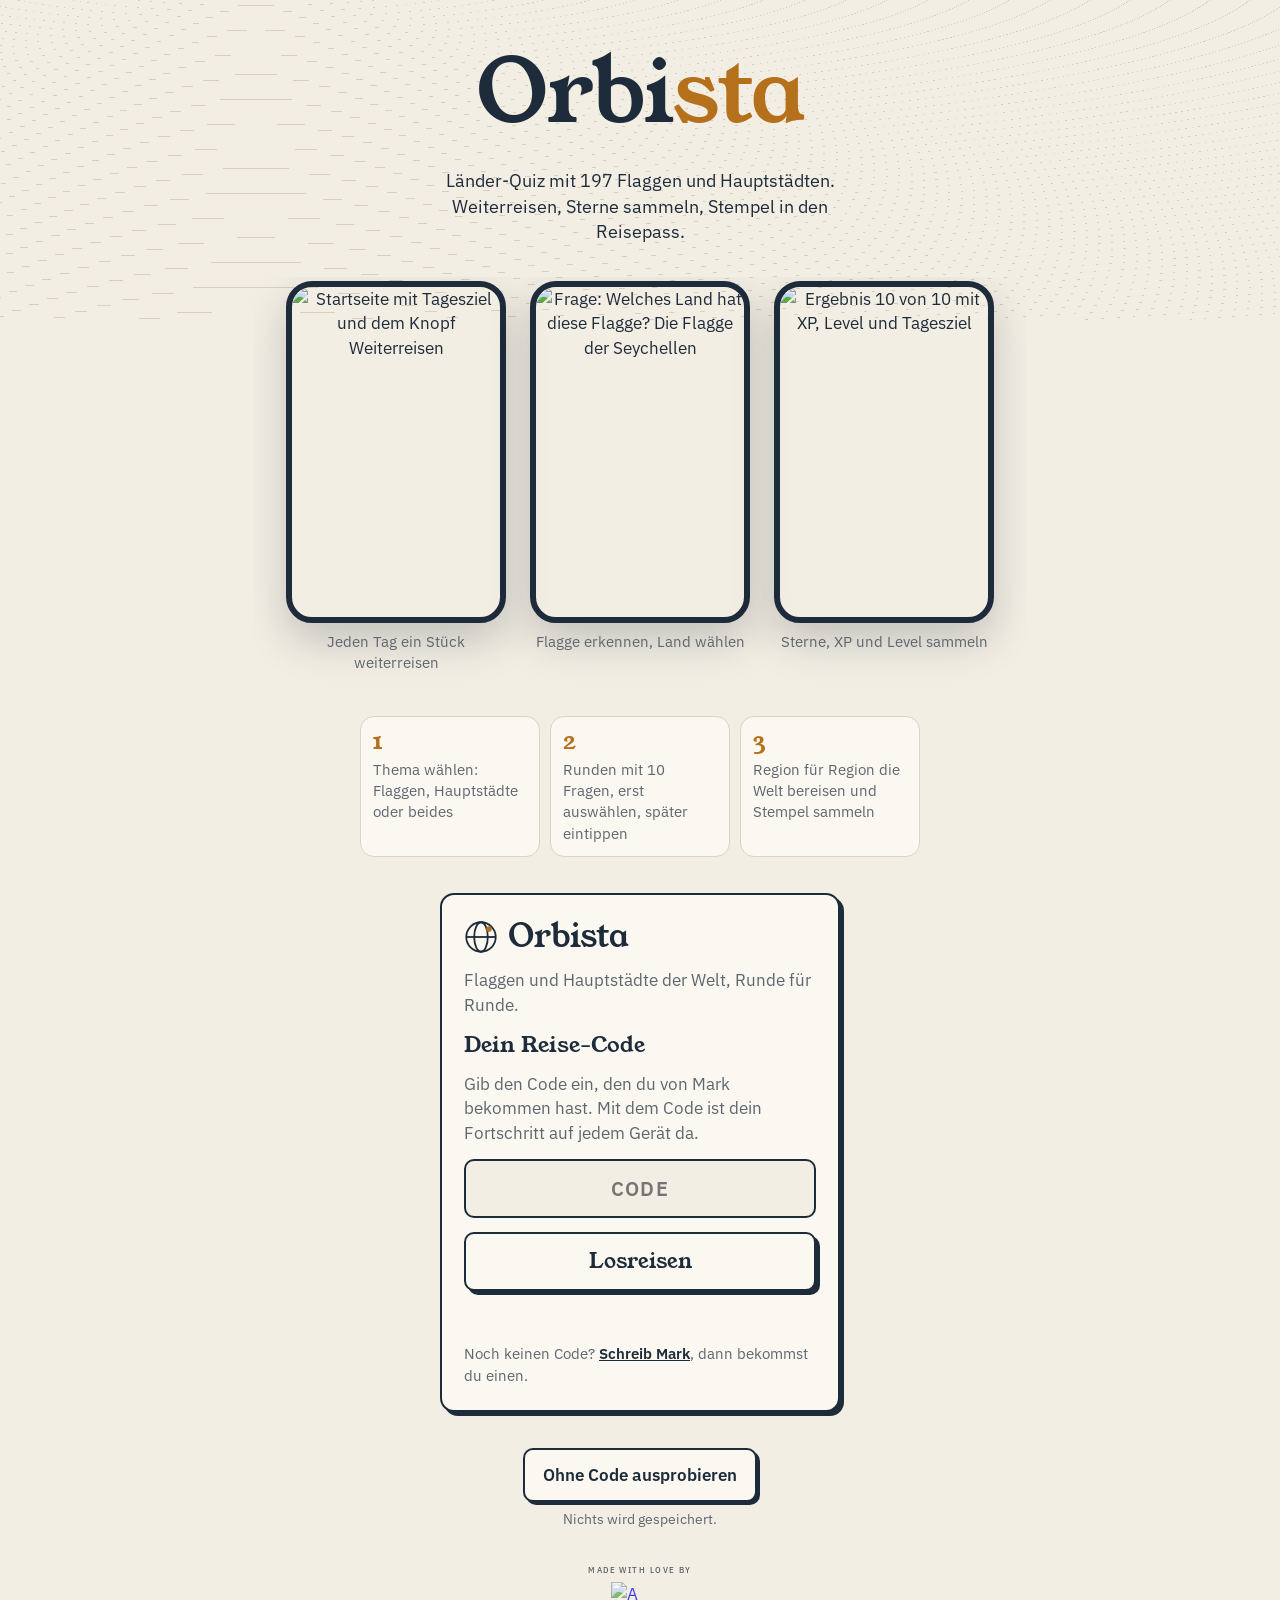
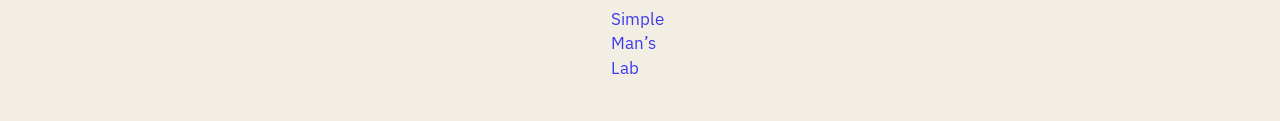
==== web/login.html @ a89f838a "Vorschau: Seychellen statt Albanien, Hinweis zum Deploy aktualisiert Co-Authored-By: Claude Opus 5.5" ====
<!doctype html>
<html lang="de">
<head>
<meta charset="utf-8">
<meta name="viewport" content="width=device-width,initial-scale=1,viewport-fit=cover">
<meta name="robots" content="noindex,nofollow">
<title>Orbista</title>
<link rel="preconnect" href="https://fonts.googleapis.com">
<link rel="preconnect" href="https://fonts.gstatic.com" crossorigin>
<link rel="stylesheet" href="https://fonts.googleapis.com/css2?family=Young+Serif&family=IBM+Plex+Sans:wght@400;500;600;700&display=swap">
<style>
/* Anmeldung im Stil „Atlas“ wie die App */
:root{--bg:#f3eee3;--card:#fbf8f1;--ink:#1d2b3a;--muted:#5e6670;--line:#ddd3c0;--gold:#b5701c;--bad:#b03a2e;--contour:#d9cfbc;--logo-filter:none;
  --f-display:"Young Serif",Georgia,serif;--f-body:"IBM Plex Sans",system-ui,sans-serif}
@media (prefers-color-scheme:dark){:root:not([data-theme="light"]){--bg:#111a24;--card:#18232f;--ink:#ede6d6;--muted:#a2a9b0;--line:#2c3a48;--gold:#e0a458;--bad:#f08a7e;--contour:#1f2b37;--logo-filter:brightness(0) invert(1);color-scheme:dark}}
:root[data-theme="dark"]{--bg:#111a24;--card:#18232f;--ink:#ede6d6;--muted:#a2a9b0;--line:#2c3a48;--gold:#e0a458;--bad:#f08a7e;--contour:#1f2b37;--logo-filter:brightness(0) invert(1);color-scheme:dark}
*{box-sizing:border-box}
[hidden]{display:none!important}
body{margin:0;min-height:100vh;background:var(--bg);color:var(--ink);font:17px/1.45 var(--f-body);display:flex;flex-direction:column;align-items:center;gap:36px;padding:48px 16px 40px;
  background-image:repeating-radial-gradient(ellipse 140% 90% at 20% -10%,transparent 0 38px,var(--contour) 38px 39px);background-size:100% 320px;background-repeat:no-repeat}
.card{width:100%;max-width:400px;background:var(--card);border:2px solid var(--ink);border-radius:14px;box-shadow:4px 4px 0 var(--ink);padding:24px 22px;display:flex;flex-direction:column;gap:14px}
.brand{display:flex;align-items:center;gap:10px}
.globe{width:34px;height:34px;fill:none;stroke:var(--ink);stroke-width:1.6}.globe .dot{fill:var(--gold);stroke:none}
h1{font:400 2rem/1.1 var(--f-display);margin:0}
h2{font:400 1.35rem/1.2 var(--f-display);margin:0}
p{margin:0;color:var(--muted)}
input{width:100%;font:600 1.25rem/1 var(--f-body);letter-spacing:.06em;padding:14px;border-radius:10px;border:2px solid var(--ink);background:var(--bg);color:var(--ink);text-align:center;text-transform:uppercase}
input:focus-visible,button:focus-visible,a:focus-visible{outline:3px solid var(--gold);outline-offset:2px}
button,.ghost{font:inherit;color:var(--ink);cursor:pointer;background:var(--card);border:2px solid var(--ink);border-radius:10px;box-shadow:3px 3px 0 var(--ink);padding:13px 18px;font-weight:600;text-decoration:none;text-align:center}
button:active,.ghost:active{transform:translate(3px,3px);box-shadow:none}
button:disabled{opacity:.5;cursor:wait}
#b{font:400 1.3rem/1.2 var(--f-display);padding:15px 18px;box-shadow:4px 4px 0 var(--ink)}
.who{display:flex;flex-wrap:wrap;gap:10px}
.who button{flex:1 1 auto;letter-spacing:.06em}
.err{color:var(--bad);font-weight:600;min-height:1.4em}
.small{font-size:.92rem}
.small a{color:var(--ink);font-weight:600}
.demo{display:flex;flex-direction:column;align-items:center;gap:8px;text-align:center}
.demo small{color:var(--muted);font-size:.85rem}
.madeby{display:flex;flex-direction:column;align-items:center;gap:8px;opacity:.75;text-decoration:none;margin-top:auto}
.madeby img{width:58px;height:auto;display:block;filter:var(--logo-filter)}
.madeby span{font-size:8px;line-height:1;font-weight:500;letter-spacing:.18em;text-transform:uppercase;color:var(--ink)}
/* Vorschau oben (wie bei NumNum), nur für Gäste ohne Code auf diesem Gerät */
.pv{width:100%;max-width:740px;text-align:center;display:flex;flex-direction:column;gap:32px}
.pv h1{font:400 clamp(52px,14vw,88px)/1 var(--f-display);letter-spacing:-.01em}
.pv h1 span{color:var(--gold)}
.pv .lead{color:var(--ink);font-size:1.1rem;max-width:26em;margin:0 auto}
.shots{display:flex;gap:24px;justify-content:center;overflow-x:auto;scroll-snap-type:x mandatory;padding:4px 16px 10px;margin:0 -16px}
.shots figure{margin:0;flex:0 0 auto;width:220px;scroll-snap-align:center;display:flex;flex-direction:column;gap:8px}
.shots img{width:220px;height:auto;display:block;border-radius:26px;border:6px solid var(--ink);box-shadow:0 18px 40px rgba(29,43,58,.22)}
.shots figcaption{font-size:.92rem;color:var(--muted)}
.steps{list-style:none;margin:0 auto;padding:0;max-width:560px;width:100%;display:grid;grid-template-columns:repeat(3,1fr);gap:10px;text-align:left}
.steps li{background:var(--card);border:1px solid var(--line);border-radius:14px;padding:12px;font-size:.92rem;color:var(--muted)}
.steps b{display:block;color:var(--gold);font:400 1.5rem/1 var(--f-display);margin-bottom:6px}
@media (max-width:520px){.steps{grid-template-columns:1fr}.shots{justify-content:flex-start}.shots img,.shots figure{width:200px}}
</style>
</head>
<body>
<section class="pv" id="pv" aria-label="Vorschau" hidden>
  <h1>Orbi<span>sta</span></h1>
  <p class="lead">Länder-Quiz mit 197 Flaggen und Hauptstädten. Weiterreisen, Sterne sammeln, Stempel in den Reisepass.</p>
  <div class="shots">
    <figure><img src="vorschau-1.jpg" alt="Startseite mit Tagesziel und dem Knopf Weiterreisen" width="390" height="620"><figcaption>Jeden Tag ein Stück weiterreisen</figcaption></figure>
    <figure><img src="vorschau-2.jpg" alt="Frage: Welches Land hat diese Flagge? Die Flagge der Seychellen" width="390" height="620" loading="lazy"><figcaption>Flagge erkennen, Land wählen</figcaption></figure>
    <figure><img src="vorschau-3.jpg" alt="Ergebnis 10 von 10 mit XP, Level und Tagesziel" width="390" height="620" loading="lazy"><figcaption>Sterne, XP und Level sammeln</figcaption></figure>
  </div>
  <ol class="steps">
    <li><b>1</b>Thema wählen: Flaggen, Hauptstädte oder beides</li>
    <li><b>2</b>Runden mit 10 Fragen, erst auswählen, später eintippen</li>
    <li><b>3</b>Region für Region die Welt bereisen und Stempel sammeln</li>
  </ol>
</section>
<form class="card" id="f" hidden>
  <div class="brand"><svg class="globe" viewBox="0 0 30 30" aria-hidden="true"><circle cx="15" cy="15" r="13"/><ellipse cx="15" cy="15" rx="6" ry="13"/><path d="M2 15h26"/><circle class="dot" cx="22" cy="8" r="2.5"/></svg><h1>Orbista</h1></div>
  <p>Flaggen und Hauptstädte der Welt, Runde für Runde.</p>
  <h2 id="fh">Dein Reise-Code</h2>
  <p id="fp">Gib den Code ein, den du von Mark bekommen hast. Mit dem Code ist dein Fortschritt auf jedem Gerät da.</p>
  <div class="who" id="k" hidden></div>
  <input id="c" autocomplete="off" autocapitalize="characters" spellcheck="false" aria-label="Reise-Code" placeholder="CODE">
  <button id="b">Losreisen</button>
  <div class="err" id="e" role="alert"></div>
  <p class="small">Noch keinen Code? <a href="mailto:hello@asimplemanslab.com?subject=Reise-Code%20f%C3%BCr%20Orbista">Schreib Mark</a>, dann bekommst du einen.</p>
</form>
<div class="demo" id="d" hidden><a class="ghost" href="?demo">Ohne Code ausprobieren</a><small>Nichts wird gespeichert.</small></div>
<a class="madeby" id="mb" href="/" hidden><span>Made with love by</span><img src="/logo.png" alt="A Simple Man’s Lab" width="320" height="354"></a>
<div class="card" id="w"><h1>Orbista</h1><p>Lädt …</p></div>
<script>
(function(){
  // Anmeldung mit Reise-Code wie bei NumNum: der Cloudflare-Worker prüft den Code und hält den Spielstand pro Code.
  // Die App speichert in drei Schlüsseln; mit Code liegen sie unter „Schlüssel@CODE“ und werden zusammen hochgeladen.
  var WORKER="__WORKER__",APP="app.html",STORE='orbista-code',LIST='orbista-codes',TAKEN='orbista-alt-uebernommen',
      KEYS=['orbista.profile','orbista.mastery','orbista.capitals'],OLD='flaggo.mastery';
  var f=document.getElementById('f'),c=document.getElementById('c'),b=document.getElementById('b'),e=document.getElementById('e'),w=document.getElementById('w'),k=document.getElementById('k');
  function norm(x){return String(x||'').toUpperCase().replace(/[^A-Z0-9-]/g,'');}
  function ls(k,v){try{if(v===undefined)return localStorage.getItem(k);if(v===null)localStorage.removeItem(k);else localStorage.setItem(k,v);}catch(_){return null;}}
  // Alle Codes, die auf diesem Gerät schon gespielt haben (z. B. zwei Leute auf einem iPad), zuletzt genutzter zuerst.
  function known(){var a;try{a=JSON.parse(ls(LIST)||'[]');}catch(_){a=[];}if(!Array.isArray(a))a=[];a=a.map(norm).filter(function(x){return x.length>=4;});var s=norm(ls(STORE));if(s&&a.indexOf(s)<0)a.unshift(s);return a;}
  function remember(code){ls(LIST,JSON.stringify([code].concat(known().filter(function(x){return x!==code;})).slice(0,6)));}
  function forget(code){ls(LIST,JSON.stringify(known().filter(function(x){return x!==code;})));}
  function pick(){
    var a=known();k.textContent='';k.hidden=!a.length;
    document.getElementById('fh').textContent=a.length?'Wer reist?':'Dein Reise-Code';
    document.getElementById('fp').textContent=a.length?'Tippe auf deinen Code oder gib unten einen neuen ein.':'Gib den Code ein, den du von Mark bekommen hast. Mit dem Code ist dein Fortschritt auf jedem Gerät da.';
    a.forEach(function(code){var x=document.createElement('button');x.type='button';x.textContent=code;
      x.addEventListener('click',function(){k.querySelectorAll('button').forEach(function(y){y.disabled=true;});b.disabled=true;e.textContent='';start(code,true).catch(fail);});
      k.appendChild(x);});
    return a.length;
  }
  function ask(msg){var n=pick();w.hidden=true;f.hidden=false;document.getElementById('d').hidden=!!n;document.getElementById('pv').hidden=!!n; // wer hier schon gespielt hat, braucht die Vorschau nicht
    document.getElementById('mb').hidden=false;e.textContent=msg||'';b.disabled=false;if(msg&&!k.childNodes.length)c.focus();}
  function fail(err){var m={code:'Diesen Reise-Code gibt es nicht.',net:'Keine Verbindung. Bitte später nochmal versuchen.'};ask(m[err&&err.message]||'Das hat nicht geklappt. Bitte nochmal versuchen.');}
  function remote(code){
    return fetch(WORKER+'/stand/'+encodeURIComponent(code),{cache:'no-store'}).then(function(r){
      if(r.status===403)throw new Error('code');
      if(r.status===404)return null;
      if(!r.ok)throw new Error('net');
      return r.json();
    },function(){throw new Error('net');});
  }
  function launch(code,rem){
    var TK='orbista-ts@'+code,lts=+ls(TK)||0,rts=rem&&+rem.ts||0,mine=function(k){return k+'@'+code;};
    var has=function(){return KEYS.some(function(x){return ls(mine(x));});};
    if(rem&&rem.state&&rts>lts){KEYS.forEach(function(x){var v=rem.state[x];ls(mine(x),v?JSON.stringify(v):null);});ls(TK,String(rts));lts=rts;}
    else if(!rem&&!has()&&!ls(TAKEN)&&(ls(KEYS[0])||ls(KEYS[1])||ls(OLD))){ // bisherigen Stand dieses Geräts einmal übernehmen
      KEYS.forEach(function(x){var v=ls(x)||(x===KEYS[1]?ls(OLD):null);if(v)ls(mine(x),v);});ls(TAKEN,code);lts=Date.now();ls(TK,String(lts));}
    ls(STORE,code);remember(code);
    return fetch(APP).then(function(r){if(!r.ok)throw new Error('net');return r.text();},function(){throw new Error('net');}).then(function(html){
      var cfg=JSON.stringify({w:WORKER,c:code,keys:KEYS,old:OLD,tk:TK,push:lts>rts&&has()});
      // Hochladen beim Verlassen der App und sonst höchstens alle 5 min. Lokal speichert die App weiter nach jeder Antwort.
      // So bleibt Orbista weit unter dem täglichen Schreiblimit von Workers KV.
      var shim='<script>(function(C){var S=Storage.prototype,g=S.getItem,st=S.setItem,rm=S.removeItem,t=null,mt=null,busy=false,again=false,L=window.localStorage;'+
        'function map(s,k){return s===L&&(C.keys.indexOf(k)>=0||k===C.old)?k+"@"+C.c:k;}'+
        'function all(){var o={},n=0;C.keys.forEach(function(k){var v=g.call(L,k+"@"+C.c);if(v){try{o[k]=JSON.parse(v);n++;}catch(_){}}});return o["orbista.profile"]?o:null;}'+
        'var last=C.push?null:JSON.stringify(all());'+
        'function stop(){clearTimeout(t);clearTimeout(mt);t=mt=null;}'+
        'function push(leaving){stop();var o=all(),v=JSON.stringify(o);if(!o||v===last)return;if(busy){again=true;return;}var b=JSON.stringify({state:o,ts:+g.call(L,C.tk)||Date.now()});busy=true;'+
          'fetch(C.w+"/stand/"+encodeURIComponent(C.c),{method:"PUT",headers:{"Content-Type":"application/json"},body:b,keepalive:!!leaving&&b.length<60000}).then(function(r){if(!r.ok&&r.status!==409)throw 0;last=v;},function(){throw 0;})'+
          '.catch(function(){if(!t)t=setTimeout(push,60000);}).then(function(){busy=false;if(again){again=false;later();}});}'+
        'function later(){if(!mt)mt=setTimeout(push,300000);}'+
        'S.getItem=function(k){return g.call(this,map(this,k));};'+
        'S.removeItem=function(k){return rm.call(this,map(this,k));};'+
        'S.setItem=function(k,v){var m=map(this,k);st.call(this,m,v);if(m!==k){st.call(this,C.tk,String(Date.now()));later();}};'+
        'function pending(){return t||mt||JSON.stringify(all())!==last;}'+
        'addEventListener("pagehide",function(){if(pending())push(true);});'+
        'document.addEventListener("visibilitychange",function(){if(document.hidden&&pending())push(true);});'+
        'addEventListener("online",function(){if(pending())push();});'+
        'if(C.push)push();})('+cfg+');<\/script>';
      html=html.replace('<head>','<head>\n'+shim);
      document.open();document.write(html);document.close();
    });
  }
  function start(code,saved){
    return remote(code).then(function(rem){return launch(code,rem);},function(err){
      if(saved&&err.message==='net'&&ls('orbista.profile@'+code))return launch(code,null); // offline weiterspielen, Abgleich beim nächsten Speichern
      if(saved&&err.message==='code'){ls(STORE,null);forget(code);throw new Error('code');}
      throw err;
    });
  }
  f.addEventListener('submit',function(ev){
    ev.preventDefault();
    var code=norm(c.value);
    if(code.length<4){ask('Bitte den Reise-Code eingeben.');return;}
    b.disabled=true;e.textContent='';
    start(code,false).catch(fail);
  });
  // Demo: die App ohne Code. Speicher nur im Arbeitsspeicher, kein Abgleich mit dem Worker.
  function demo(){
    var shim='<script>(function(){var m=Object.create(null),S=Storage.prototype,g=S.getItem,st=S.setItem,rm=S.removeItem,cl=S.clear,L;try{L=window.localStorage;}catch(_){}'+
      'function d(s){return s===L;}'+
      'S.getItem=function(k){return d(this)?(k in m?m[k]:null):g.call(this,k);};'+
      'S.setItem=function(k,v){if(d(this))m[k]=String(v);else st.call(this,k,v);};'+
      'S.removeItem=function(k){if(d(this))delete m[k];else rm.call(this,k);};'+
      'S.clear=function(){if(d(this))m=Object.create(null);else cl.call(this);};'+
      'document.addEventListener("DOMContentLoaded",function(){var a=document.createElement("div");a.id="demoHint";a.textContent="Demo: Nichts wird gespeichert";'+
      'a.style.cssText="position:fixed;z-index:2147483647;left:50%;transform:translateX(-50%);top:calc(12px + env(safe-area-inset-top));padding:9px 16px;border-radius:999px;background:rgba(29,43,58,.88);color:#fff;font:600 14px/1 system-ui,sans-serif;white-space:nowrap;pointer-events:none;transition:opacity .6s";'+
      'document.body.appendChild(a);setTimeout(function(){a.style.opacity="0";setTimeout(function(){a.remove();},700);},4000);});})();<\/script>';
    return fetch(APP).then(function(r){if(!r.ok)throw new Error('net');return r.text();}).then(function(html){
      html=html.replace('<head>','<head>\n'+shim);
      document.open();document.write(html);document.close();
    });
  }
  var q=new URLSearchParams(location.search),fromUrl=norm(q.get('code'));
  if(q.has('demo')){demo().catch(function(){ask('Die Demo konnte nicht geladen werden.');});return;}
  if(q.has('wechseln'))ls(STORE,null);
  if(q.has('wechseln')||fromUrl)history.replaceState(null,'',location.pathname);
  var saved=fromUrl||norm(ls(STORE));
  if(saved&&(fromUrl||known().length<2))start(saved,!fromUrl).catch(function(err){c.value=saved;fail(err);});
  else ask();
})();
</script>
</body>
</html>
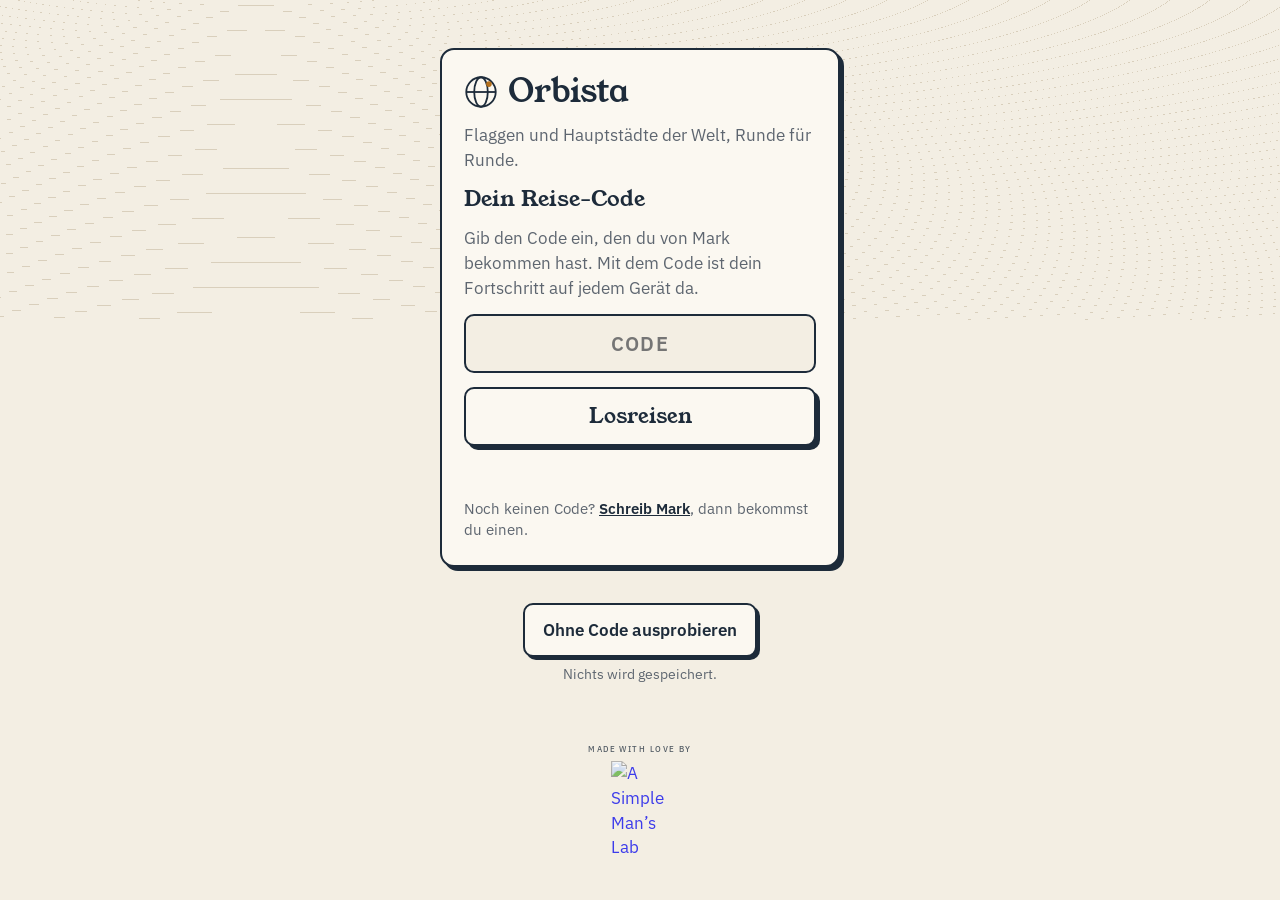
==== commit 7bf17a2c: "Landkarte: Länder auf der Karte antippen, markiertes Land benennen oder tippen Eigene Karte orbista." ====
--- a/web/login.html
+++ b/web/login.html
@@ -40,36 +40,9 @@
 .madeby{display:flex;flex-direction:column;align-items:center;gap:8px;opacity:.75;text-decoration:none;margin-top:auto}
 .madeby img{width:58px;height:auto;display:block;filter:var(--logo-filter)}
 .madeby span{font-size:8px;line-height:1;font-weight:500;letter-spacing:.18em;text-transform:uppercase;color:var(--ink)}
-/* Vorschau oben (wie bei NumNum), nur für Gäste ohne Code auf diesem Gerät */
-.pv{width:100%;max-width:740px;text-align:center;display:flex;flex-direction:column;gap:32px}
-.pv h1{font:400 clamp(52px,14vw,88px)/1 var(--f-display);letter-spacing:-.01em}
-.pv h1 span{color:var(--gold)}
-.pv .lead{color:var(--ink);font-size:1.1rem;max-width:26em;margin:0 auto}
-.shots{display:flex;gap:24px;justify-content:center;overflow-x:auto;scroll-snap-type:x mandatory;padding:4px 16px 10px;margin:0 -16px}
-.shots figure{margin:0;flex:0 0 auto;width:220px;scroll-snap-align:center;display:flex;flex-direction:column;gap:8px}
-.shots img{width:220px;height:auto;display:block;border-radius:26px;border:6px solid var(--ink);box-shadow:0 18px 40px rgba(29,43,58,.22)}
-.shots figcaption{font-size:.92rem;color:var(--muted)}
-.steps{list-style:none;margin:0 auto;padding:0;max-width:560px;width:100%;display:grid;grid-template-columns:repeat(3,1fr);gap:10px;text-align:left}
-.steps li{background:var(--card);border:1px solid var(--line);border-radius:14px;padding:12px;font-size:.92rem;color:var(--muted)}
-.steps b{display:block;color:var(--gold);font:400 1.5rem/1 var(--f-display);margin-bottom:6px}
-@media (max-width:520px){.steps{grid-template-columns:1fr}.shots{justify-content:flex-start}.shots img,.shots figure{width:200px}}
 </style>
 </head>
 <body>
-<section class="pv" id="pv" aria-label="Vorschau" hidden>
-  <h1>Orbi<span>sta</span></h1>
-  <p class="lead">Länder-Quiz mit 197 Flaggen und Hauptstädten. Weiterreisen, Sterne sammeln, Stempel in den Reisepass.</p>
-  <div class="shots">
-    <figure><img src="vorschau-1.jpg" alt="Startseite mit Tagesziel und dem Knopf Weiterreisen" width="390" height="620"><figcaption>Jeden Tag ein Stück weiterreisen</figcaption></figure>
-    <figure><img src="vorschau-2.jpg" alt="Frage: Welches Land hat diese Flagge? Die Flagge der Seychellen" width="390" height="620" loading="lazy"><figcaption>Flagge erkennen, Land wählen</figcaption></figure>
-    <figure><img src="vorschau-3.jpg" alt="Ergebnis 10 von 10 mit XP, Level und Tagesziel" width="390" height="620" loading="lazy"><figcaption>Sterne, XP und Level sammeln</figcaption></figure>
-  </div>
-  <ol class="steps">
-    <li><b>1</b>Thema wählen: Flaggen, Hauptstädte oder beides</li>
-    <li><b>2</b>Runden mit 10 Fragen, erst auswählen, später eintippen</li>
-    <li><b>3</b>Region für Region die Welt bereisen und Stempel sammeln</li>
-  </ol>
-</section>
 <form class="card" id="f" hidden>
   <div class="brand"><svg class="globe" viewBox="0 0 30 30" aria-hidden="true"><circle cx="15" cy="15" r="13"/><ellipse cx="15" cy="15" rx="6" ry="13"/><path d="M2 15h26"/><circle class="dot" cx="22" cy="8" r="2.5"/></svg><h1>Orbista</h1></div>
   <p>Flaggen und Hauptstädte der Welt, Runde für Runde.</p>
@@ -87,9 +60,9 @@
 <script>
 (function(){
   // Anmeldung mit Reise-Code wie bei NumNum: der Cloudflare-Worker prüft den Code und hält den Spielstand pro Code.
-  // Die App speichert in drei Schlüsseln; mit Code liegen sie unter „Schlüssel@CODE“ und werden zusammen hochgeladen.
+  // Die App speichert in vier Schlüsseln; mit Code liegen sie unter „Schlüssel@CODE“ und werden zusammen hochgeladen.
   var WORKER="__WORKER__",APP="app.html",STORE='orbista-code',LIST='orbista-codes',TAKEN='orbista-alt-uebernommen',
-      KEYS=['orbista.profile','orbista.mastery','orbista.capitals'],OLD='flaggo.mastery';
+      KEYS=['orbista.profile','orbista.mastery','orbista.capitals','orbista.map'],OLD='flaggo.mastery';
   var f=document.getElementById('f'),c=document.getElementById('c'),b=document.getElementById('b'),e=document.getElementById('e'),w=document.getElementById('w'),k=document.getElementById('k');
   function norm(x){return String(x||'').toUpperCase().replace(/[^A-Z0-9-]/g,'');}
   function ls(k,v){try{if(v===undefined)return localStorage.getItem(k);if(v===null)localStorage.removeItem(k);else localStorage.setItem(k,v);}catch(_){return null;}}
@@ -106,7 +79,7 @@
       k.appendChild(x);});
     return a.length;
   }
-  function ask(msg){var n=pick();w.hidden=true;f.hidden=false;document.getElementById('d').hidden=!!n;document.getElementById('pv').hidden=!!n; // wer hier schon gespielt hat, braucht die Vorschau nicht
+  function ask(msg){var n=pick();w.hidden=true;f.hidden=false;document.getElementById('d').hidden=!!n;
     document.getElementById('mb').hidden=false;e.textContent=msg||'';b.disabled=false;if(msg&&!k.childNodes.length)c.focus();}
   function fail(err){var m={code:'Diesen Reise-Code gibt es nicht.',net:'Keine Verbindung. Bitte später nochmal versuchen.'};ask(m[err&&err.message]||'Das hat nicht geklappt. Bitte nochmal versuchen.');}
   function remote(code){
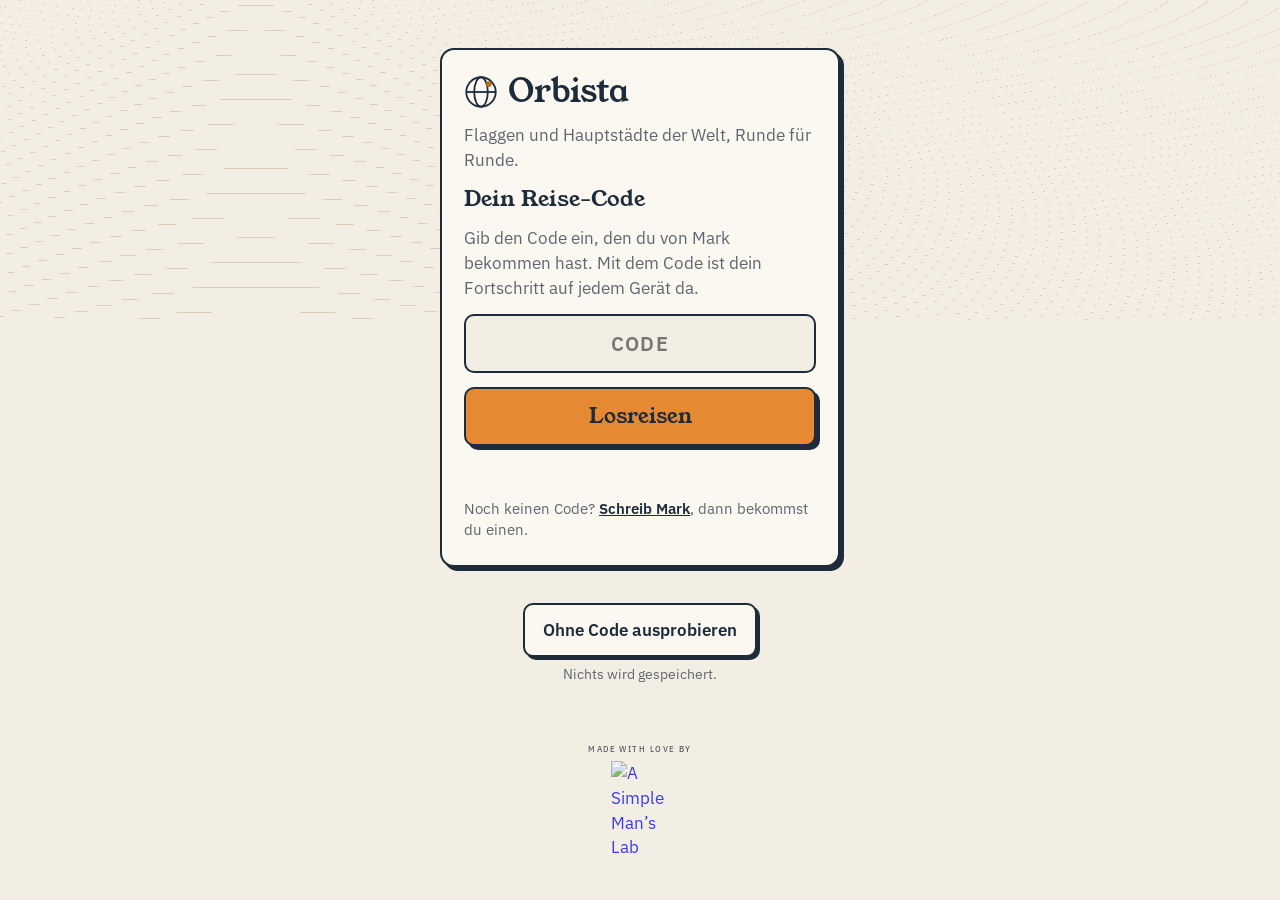
==== commit cecd68df: "Hell als Standard mit Umschalter Hell/Dunkel, wichtige Knöpfe in Orange Co-Authored-By: Claude Opus " ====
--- a/web/login.html
+++ b/web/login.html
@@ -10,10 +10,9 @@
 <link rel="stylesheet" href="https://fonts.googleapis.com/css2?family=Young+Serif&family=IBM+Plex+Sans:wght@400;500;600;700&display=swap">
 <style>
 /* Anmeldung im Stil „Atlas“ wie die App */
-:root{--bg:#f3eee3;--card:#fbf8f1;--ink:#1d2b3a;--muted:#5e6670;--line:#ddd3c0;--gold:#b5701c;--bad:#b03a2e;--contour:#d9cfbc;--logo-filter:none;
+:root{--bg:#f3eee3;--card:#fbf8f1;--ink:#1d2b3a;--muted:#5e6670;--line:#ddd3c0;--gold:#b5701c;--bad:#b03a2e;--contour:#d9cfbc;--logo-filter:none;--cta:#e58a33;--cta-ink:#1d2b3a;color-scheme:light;
   --f-display:"Young Serif",Georgia,serif;--f-body:"IBM Plex Sans",system-ui,sans-serif}
-@media (prefers-color-scheme:dark){:root:not([data-theme="light"]){--bg:#111a24;--card:#18232f;--ink:#ede6d6;--muted:#a2a9b0;--line:#2c3a48;--gold:#e0a458;--bad:#f08a7e;--contour:#1f2b37;--logo-filter:brightness(0) invert(1);color-scheme:dark}}
-:root[data-theme="dark"]{--bg:#111a24;--card:#18232f;--ink:#ede6d6;--muted:#a2a9b0;--line:#2c3a48;--gold:#e0a458;--bad:#f08a7e;--contour:#1f2b37;--logo-filter:brightness(0) invert(1);color-scheme:dark}
+:root[data-theme="dark"]{--bg:#111a24;--card:#18232f;--ink:#ede6d6;--muted:#a2a9b0;--line:#2c3a48;--gold:#e0a458;--bad:#f08a7e;--contour:#1f2b37;--logo-filter:brightness(0) invert(1);--cta:#e89a4c;--cta-ink:#111a24;color-scheme:dark}
 *{box-sizing:border-box}
 [hidden]{display:none!important}
 body{margin:0;min-height:100vh;background:var(--bg);color:var(--ink);font:17px/1.45 var(--f-body);display:flex;flex-direction:column;align-items:center;gap:36px;padding:48px 16px 40px;
@@ -29,7 +28,7 @@
 button,.ghost{font:inherit;color:var(--ink);cursor:pointer;background:var(--card);border:2px solid var(--ink);border-radius:10px;box-shadow:3px 3px 0 var(--ink);padding:13px 18px;font-weight:600;text-decoration:none;text-align:center}
 button:active,.ghost:active{transform:translate(3px,3px);box-shadow:none}
 button:disabled{opacity:.5;cursor:wait}
-#b{font:400 1.3rem/1.2 var(--f-display);padding:15px 18px;box-shadow:4px 4px 0 var(--ink)}
+#b{background:var(--cta);color:var(--cta-ink);font:400 1.3rem/1.2 var(--f-display);padding:15px 18px;box-shadow:4px 4px 0 var(--ink)}
 .who{display:flex;flex-wrap:wrap;gap:10px}
 .who button{flex:1 1 auto;letter-spacing:.06em}
 .err{color:var(--bad);font-weight:600;min-height:1.4em}
@@ -41,6 +40,7 @@
 .madeby img{width:58px;height:auto;display:block;filter:var(--logo-filter)}
 .madeby span{font-size:8px;line-height:1;font-weight:500;letter-spacing:.18em;text-transform:uppercase;color:var(--ink)}
 </style>
+<script>try{if(localStorage.getItem("orbista.theme")==="dark")document.documentElement.dataset.theme="dark"}catch(e){}</script>
 </head>
 <body>
 <form class="card" id="f" hidden>
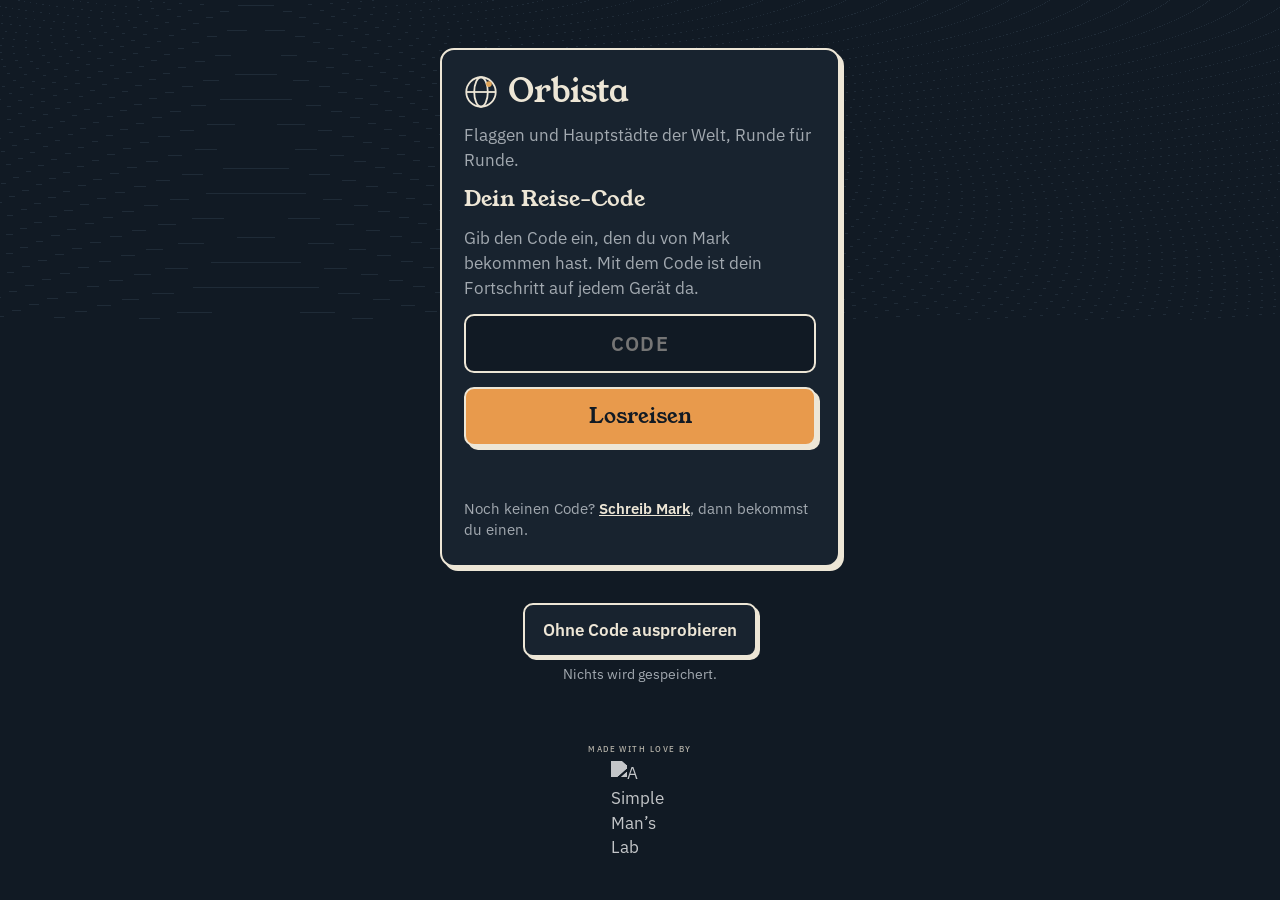
==== commit 0133c5fb: "Dunkel als Standard, Hell über den Umschalter Co-Authored-By: Claude Opus 5.5 (1M context) <noreply@" ====
--- a/web/login.html
+++ b/web/login.html
@@ -40,7 +40,7 @@
 .madeby img{width:58px;height:auto;display:block;filter:var(--logo-filter)}
 .madeby span{font-size:8px;line-height:1;font-weight:500;letter-spacing:.18em;text-transform:uppercase;color:var(--ink)}
 </style>
-<script>try{if(localStorage.getItem("orbista.theme")==="dark")document.documentElement.dataset.theme="dark"}catch(e){}</script>
+<script>try{document.documentElement.dataset.theme=localStorage.getItem("orbista.theme")==="light"?"light":"dark"}catch(e){document.documentElement.dataset.theme="dark"}</script>
 </head>
 <body>
 <form class="card" id="f" hidden>
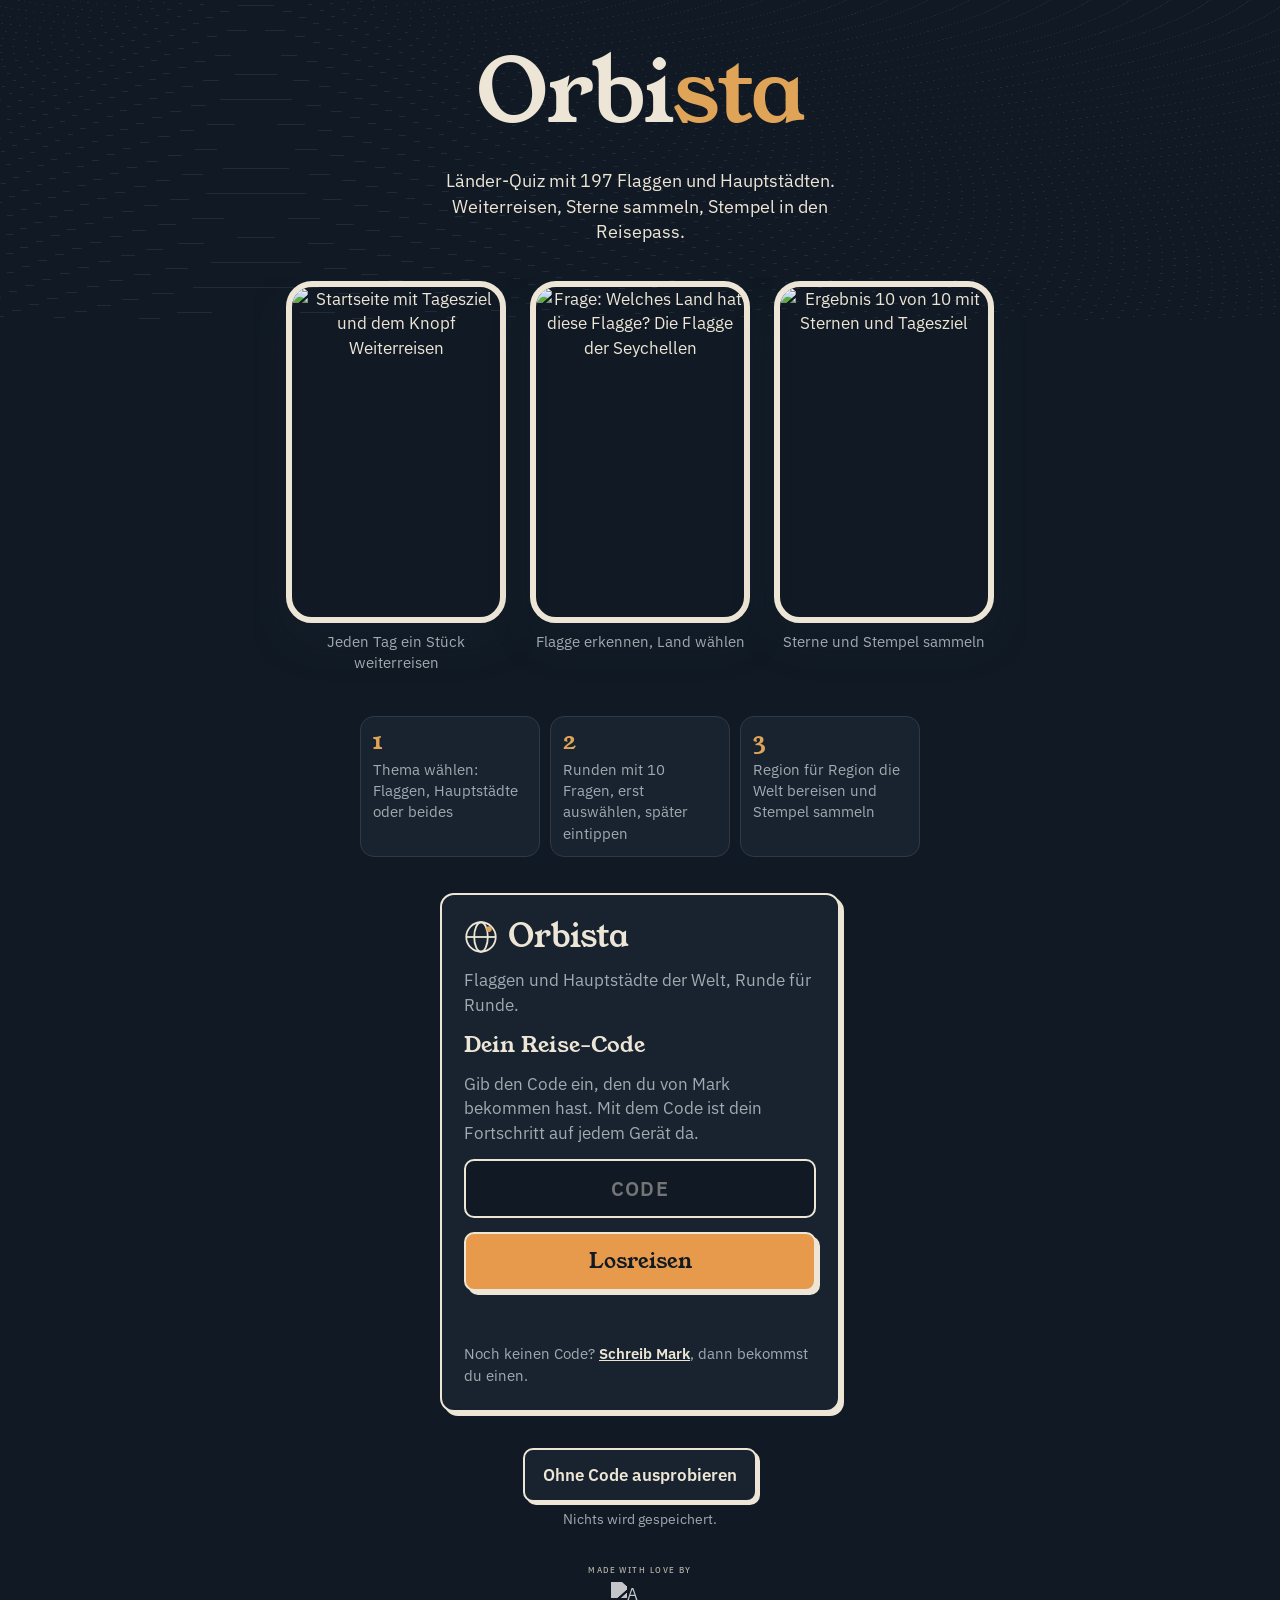
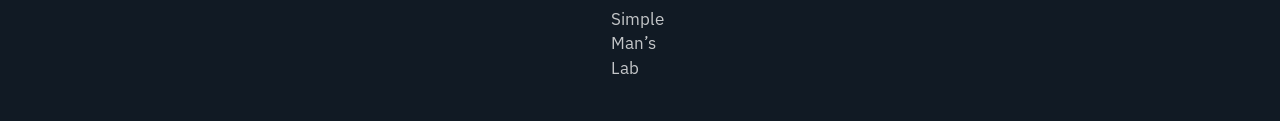
==== commit 8ee71ced: "main in vorschau gemergt; Vorschau-Texte ohne XP und Level, Kachel-Knopf führt zu orbista/ Co-Author" ====
--- a/web/login.html
+++ b/web/login.html
@@ -39,10 +39,37 @@
 .madeby{display:flex;flex-direction:column;align-items:center;gap:8px;opacity:.75;text-decoration:none;margin-top:auto}
 .madeby img{width:58px;height:auto;display:block;filter:var(--logo-filter)}
 .madeby span{font-size:8px;line-height:1;font-weight:500;letter-spacing:.18em;text-transform:uppercase;color:var(--ink)}
+/* Vorschau oben (wie bei NumNum), nur für Gäste ohne Code auf diesem Gerät */
+.pv{width:100%;max-width:740px;text-align:center;display:flex;flex-direction:column;gap:32px}
+.pv h1{font:400 clamp(52px,14vw,88px)/1 var(--f-display);letter-spacing:-.01em}
+.pv h1 span{color:var(--gold)}
+.pv .lead{color:var(--ink);font-size:1.1rem;max-width:26em;margin:0 auto}
+.shots{display:flex;gap:24px;justify-content:center;overflow-x:auto;scroll-snap-type:x mandatory;padding:4px 16px 10px;margin:0 -16px}
+.shots figure{margin:0;flex:0 0 auto;width:220px;scroll-snap-align:center;display:flex;flex-direction:column;gap:8px}
+.shots img{width:220px;height:auto;display:block;border-radius:26px;border:6px solid var(--ink);box-shadow:0 18px 40px rgba(29,43,58,.22)}
+.shots figcaption{font-size:.92rem;color:var(--muted)}
+.steps{list-style:none;margin:0 auto;padding:0;max-width:560px;width:100%;display:grid;grid-template-columns:repeat(3,1fr);gap:10px;text-align:left}
+.steps li{background:var(--card);border:1px solid var(--line);border-radius:14px;padding:12px;font-size:.92rem;color:var(--muted)}
+.steps b{display:block;color:var(--gold);font:400 1.5rem/1 var(--f-display);margin-bottom:6px}
+@media (max-width:520px){.steps{grid-template-columns:1fr}.shots{justify-content:flex-start}.shots img,.shots figure{width:200px}}
 </style>
 <script>try{document.documentElement.dataset.theme=localStorage.getItem("orbista.theme")==="light"?"light":"dark"}catch(e){document.documentElement.dataset.theme="dark"}</script>
 </head>
 <body>
+<section class="pv" id="pv" aria-label="Vorschau" hidden>
+  <h1>Orbi<span>sta</span></h1>
+  <p class="lead">Länder-Quiz mit 197 Flaggen und Hauptstädten. Weiterreisen, Sterne sammeln, Stempel in den Reisepass.</p>
+  <div class="shots">
+    <figure><img src="vorschau-1.jpg" alt="Startseite mit Tagesziel und dem Knopf Weiterreisen" width="390" height="620"><figcaption>Jeden Tag ein Stück weiterreisen</figcaption></figure>
+    <figure><img src="vorschau-2.jpg" alt="Frage: Welches Land hat diese Flagge? Die Flagge der Seychellen" width="390" height="620" loading="lazy"><figcaption>Flagge erkennen, Land wählen</figcaption></figure>
+    <figure><img src="vorschau-3.jpg" alt="Ergebnis 10 von 10 mit Sternen und Tagesziel" width="390" height="620" loading="lazy"><figcaption>Sterne und Stempel sammeln</figcaption></figure>
+  </div>
+  <ol class="steps">
+    <li><b>1</b>Thema wählen: Flaggen, Hauptstädte oder beides</li>
+    <li><b>2</b>Runden mit 10 Fragen, erst auswählen, später eintippen</li>
+    <li><b>3</b>Region für Region die Welt bereisen und Stempel sammeln</li>
+  </ol>
+</section>
 <form class="card" id="f" hidden>
   <div class="brand"><svg class="globe" viewBox="0 0 30 30" aria-hidden="true"><circle cx="15" cy="15" r="13"/><ellipse cx="15" cy="15" rx="6" ry="13"/><path d="M2 15h26"/><circle class="dot" cx="22" cy="8" r="2.5"/></svg><h1>Orbista</h1></div>
   <p>Flaggen und Hauptstädte der Welt, Runde für Runde.</p>
@@ -79,7 +106,7 @@
       k.appendChild(x);});
     return a.length;
   }
-  function ask(msg){var n=pick();w.hidden=true;f.hidden=false;document.getElementById('d').hidden=!!n;
+  function ask(msg){var n=pick();w.hidden=true;f.hidden=false;document.getElementById('d').hidden=!!n;document.getElementById('pv').hidden=!!n; // wer hier schon gespielt hat, braucht die Vorschau nicht
     document.getElementById('mb').hidden=false;e.textContent=msg||'';b.disabled=false;if(msg&&!k.childNodes.length)c.focus();}
   function fail(err){var m={code:'Diesen Reise-Code gibt es nicht.',net:'Keine Verbindung. Bitte später nochmal versuchen.'};ask(m[err&&err.message]||'Das hat nicht geklappt. Bitte nochmal versuchen.');}
   function remote(code){
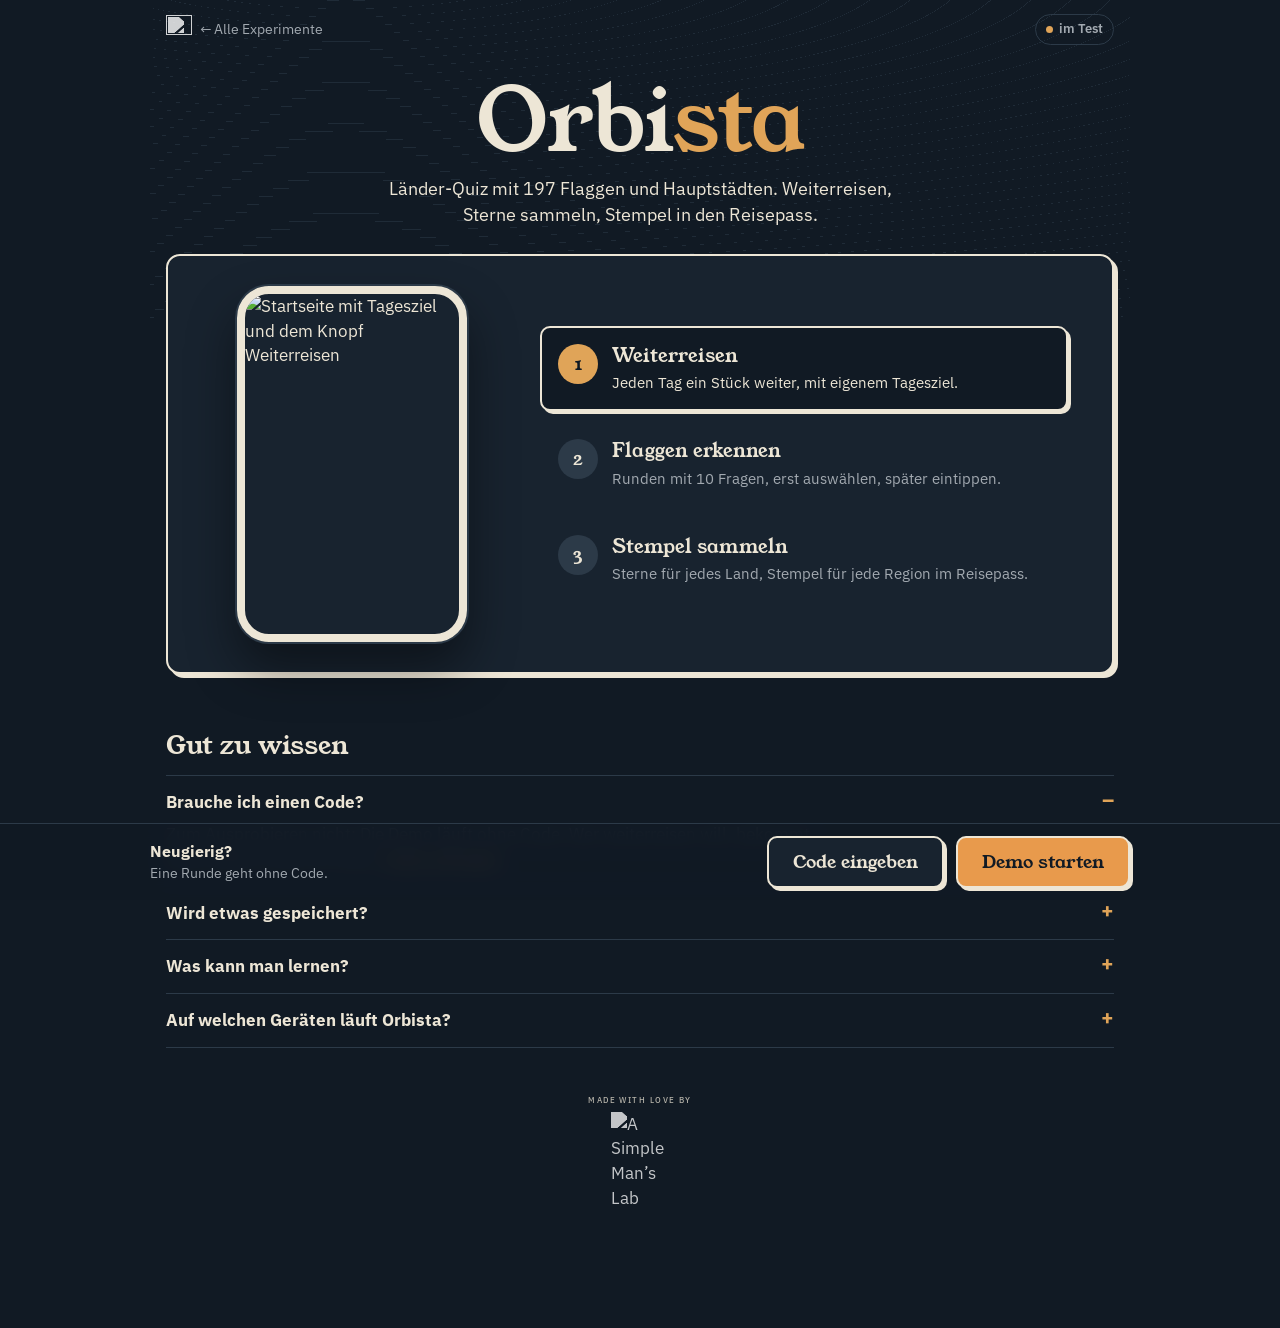
==== commit 32cde4a4: "Übersicht nach Entwurf C: geführte Tour mit fester Knopfleiste Wie bei NumNum: oben „← Alle Experime" ====
--- a/web/login.html
+++ b/web/login.html
@@ -9,81 +9,155 @@
 <link rel="preconnect" href="https://fonts.gstatic.com" crossorigin>
 <link rel="stylesheet" href="https://fonts.googleapis.com/css2?family=Young+Serif&family=IBM+Plex+Sans:wght@400;500;600;700&display=swap">
 <style>
-/* Anmeldung im Stil „Atlas“ wie die App */
-:root{--bg:#f3eee3;--card:#fbf8f1;--ink:#1d2b3a;--muted:#5e6670;--line:#ddd3c0;--gold:#b5701c;--bad:#b03a2e;--contour:#d9cfbc;--logo-filter:none;--cta:#e58a33;--cta-ink:#1d2b3a;color-scheme:light;
-  --f-display:"Young Serif",Georgia,serif;--f-body:"IBM Plex Sans",system-ui,sans-serif}
-:root[data-theme="dark"]{--bg:#111a24;--card:#18232f;--ink:#ede6d6;--muted:#a2a9b0;--line:#2c3a48;--gold:#e0a458;--bad:#f08a7e;--contour:#1f2b37;--logo-filter:brightness(0) invert(1);--cta:#e89a4c;--cta-ink:#111a24;color-scheme:dark}
+/* Übersicht nach Entwurf C (geführte Tour) wie bei NumNum, im Stil „Atlas“ der App */
+:root{--bg:#f3eee3;--card:#fbf8f1;--surface:#fbf8f1;--surface2:#f3eee3;--ink:#1d2b3a;--muted:#5e6670;--line:#ddd3c0;--gold:#b5701c;--bad:#b03a2e;--contour:#d9cfbc;--logo-filter:none;--cta:#e58a33;--cta-ink:#1d2b3a;color-scheme:light;
+  --f-display:"Young Serif",Georgia,serif;--f-body:"IBM Plex Sans",system-ui,sans-serif;
+  --accent:var(--cta);--accent-text:var(--gold);--accent-ink:var(--cta-ink);--accent-edge:var(--ink);--dot:var(--gold);--focus:var(--gold);--bezel:var(--ink);--shadow:.22;--bar:rgba(243,238,227,.92);--scrim:rgba(29,43,58,.55);
+  --body-font:17px/1.45 var(--f-body);--step-font:400 1.2rem/1.2 var(--f-display);--h2-font:400 1.6rem/1.2 var(--f-display);--btn-font:400 1.15rem/1.2 var(--f-display);--btn-track:0;--btn-case:none;--btn-radius:10px}
+:root[data-theme="dark"]{--bg:#111a24;--card:#18232f;--surface:#18232f;--surface2:#111a24;--ink:#ede6d6;--muted:#a2a9b0;--line:#2c3a48;--gold:#e0a458;--bad:#f08a7e;--contour:#1f2b37;--logo-filter:brightness(0) invert(1);--cta:#e89a4c;--cta-ink:#111a24;color-scheme:dark;--bar:rgba(17,26,36,.92);--scrim:rgba(5,9,14,.72);--shadow:.45}
 *{box-sizing:border-box}
+body{margin:0;min-height:100vh;background:var(--bg);color:var(--ink);font:var(--body-font)}
 [hidden]{display:none!important}
-body{margin:0;min-height:100vh;background:var(--bg);color:var(--ink);font:17px/1.45 var(--f-body);display:flex;flex-direction:column;align-items:center;gap:36px;padding:48px 16px 40px;
-  background-image:repeating-radial-gradient(ellipse 140% 90% at 20% -10%,transparent 0 38px,var(--contour) 38px 39px);background-size:100% 320px;background-repeat:no-repeat}
-.card{width:100%;max-width:400px;background:var(--card);border:2px solid var(--ink);border-radius:14px;box-shadow:4px 4px 0 var(--ink);padding:24px 22px;display:flex;flex-direction:column;gap:14px}
-.brand{display:flex;align-items:center;gap:10px}
-.globe{width:34px;height:34px;fill:none;stroke:var(--ink);stroke-width:1.6}.globe .dot{fill:var(--gold);stroke:none}
-h1{font:400 2rem/1.1 var(--f-display);margin:0}
-h2{font:400 1.35rem/1.2 var(--f-display);margin:0}
-p{margin:0;color:var(--muted)}
-input{width:100%;font:600 1.25rem/1 var(--f-body);letter-spacing:.06em;padding:14px;border-radius:10px;border:2px solid var(--ink);background:var(--bg);color:var(--ink);text-align:center;text-transform:uppercase}
-input:focus-visible,button:focus-visible,a:focus-visible{outline:3px solid var(--gold);outline-offset:2px}
-button,.ghost{font:inherit;color:var(--ink);cursor:pointer;background:var(--card);border:2px solid var(--ink);border-radius:10px;box-shadow:3px 3px 0 var(--ink);padding:13px 18px;font-weight:600;text-decoration:none;text-align:center}
-button:active,.ghost:active{transform:translate(3px,3px);box-shadow:none}
-button:disabled{opacity:.5;cursor:wait}
-#b{background:var(--cta);color:var(--cta-ink);font:400 1.3rem/1.2 var(--f-display);padding:15px 18px;box-shadow:4px 4px 0 var(--ink)}
-.who{display:flex;flex-wrap:wrap;gap:10px}
-.who button{flex:1 1 auto;letter-spacing:.06em}
-.err{color:var(--bad);font-weight:600;min-height:1.4em}
-.small{font-size:.92rem}
-.small a{color:var(--ink);font-weight:600}
-.demo{display:flex;flex-direction:column;align-items:center;gap:8px;text-align:center}
-.demo small{color:var(--muted);font-size:.85rem}
-.madeby{display:flex;flex-direction:column;align-items:center;gap:8px;opacity:.75;text-decoration:none;margin-top:auto}
+a{color:inherit}
+button,input{font:inherit}
+.pv{max-width:980px;margin:0 auto;padding:0 max(16px,env(safe-area-inset-right)) calc(110px + env(safe-area-inset-bottom)) max(16px,env(safe-area-inset-left))}
+.top{display:flex;align-items:center;justify-content:space-between;gap:12px;padding-block:14px;font-size:.9rem}
+.top a{color:var(--muted);text-decoration:none;display:flex;align-items:center;gap:8px}
+.top a:hover{color:var(--ink)}
+.top img{width:26px;height:auto;filter:var(--logo-filter);opacity:.8}
+.chip{display:inline-flex;align-items:center;gap:6px;padding:5px 10px;border-radius:999px;border:1.5px solid var(--line);color:var(--muted);font-size:.8rem;font-weight:600}
+.chip i{width:7px;height:7px;border-radius:50%;background:var(--dot)}
+.hero{text-align:center;display:flex;flex-direction:column;align-items:center;gap:10px;padding-block:18px 26px}
+.hero h1{margin:0}
+.hero p{margin:0;font-size:1.15rem;max-width:28em}
+.tour{display:grid;grid-template-columns:280px 1fr;gap:48px;align-items:center;background:var(--surface);border-radius:30px;padding:30px 44px}
+.phone{justify-self:center;width:230px}
+.phone img{width:100%;height:auto;display:block;border-radius:32px;border:8px solid var(--bezel);box-shadow:0 0 0 2px var(--line),0 26px 50px rgba(0,0,0,var(--shadow))}
+.steps{list-style:none;margin:0;padding:0;display:flex;flex-direction:column;gap:10px;min-width:0}
+.steps button{width:100%;text-align:left;display:grid;grid-template-columns:40px 1fr;gap:4px 14px;align-items:start;color:var(--muted);background:none;border:2px solid transparent;border-radius:20px;padding:16px;cursor:pointer}
+.steps button:hover{background:var(--surface2)}
+.steps button[aria-selected="true"]{background:var(--surface2);border-color:var(--accent);color:var(--ink)}
+.steps b{grid-row:span 2;width:40px;height:40px;border-radius:50%;display:grid;place-items:center;background:var(--line);color:var(--ink);font-size:1.1rem}
+.steps [aria-selected="true"] b{background:var(--accent);color:var(--accent-ink)}
+.steps strong{font:var(--step-font);color:var(--ink)}
+.steps span{font-size:.95rem}
+.cap{display:none}
+h2{font:var(--h2-font);margin:56px 0 14px}
+details{border-top:1.5px solid var(--line);padding-block:14px}
+details:last-of-type{border-bottom:1.5px solid var(--line)}
+summary{cursor:pointer;font-weight:700;list-style:none;display:flex;justify-content:space-between;gap:12px}
+summary::-webkit-details-marker{display:none}
+summary::after{content:"+";color:var(--accent-text);font-size:1.3rem;line-height:1}
+details[open] summary::after{content:"–"}
+details p{margin:8px 0 0;color:var(--muted);max-width:40em}
+details a,.ask a{color:var(--accent-text);font-weight:700}
+.madeby{display:flex;flex-direction:column;align-items:center;gap:8px;opacity:.75;text-decoration:none;padding-block:48px 8px}
 .madeby img{width:58px;height:auto;display:block;filter:var(--logo-filter)}
 .madeby span{font-size:8px;line-height:1;font-weight:500;letter-spacing:.18em;text-transform:uppercase;color:var(--ink)}
-/* Vorschau oben (wie bei NumNum), nur für Gäste ohne Code auf diesem Gerät */
-.pv{width:100%;max-width:740px;text-align:center;display:flex;flex-direction:column;gap:32px}
-.pv h1{font:400 clamp(52px,14vw,88px)/1 var(--f-display);letter-spacing:-.01em}
-.pv h1 span{color:var(--gold)}
-.pv .lead{color:var(--ink);font-size:1.1rem;max-width:26em;margin:0 auto}
-.shots{display:flex;gap:24px;justify-content:center;overflow-x:auto;scroll-snap-type:x mandatory;padding:4px 16px 10px;margin:0 -16px}
-.shots figure{margin:0;flex:0 0 auto;width:220px;scroll-snap-align:center;display:flex;flex-direction:column;gap:8px}
-.shots img{width:220px;height:auto;display:block;border-radius:26px;border:6px solid var(--ink);box-shadow:0 18px 40px rgba(29,43,58,.22)}
-.shots figcaption{font-size:.92rem;color:var(--muted)}
-.steps{list-style:none;margin:0 auto;padding:0;max-width:560px;width:100%;display:grid;grid-template-columns:repeat(3,1fr);gap:10px;text-align:left}
-.steps li{background:var(--card);border:1px solid var(--line);border-radius:14px;padding:12px;font-size:.92rem;color:var(--muted)}
-.steps b{display:block;color:var(--gold);font:400 1.5rem/1 var(--f-display);margin-bottom:6px}
-@media (max-width:520px){.steps{grid-template-columns:1fr}.shots{justify-content:flex-start}.shots img,.shots figure{width:200px}}
+.bar{position:fixed;left:0;right:0;bottom:0;z-index:5;background:var(--bar);-webkit-backdrop-filter:blur(10px);backdrop-filter:blur(10px);border-top:1.5px solid var(--line);padding:12px max(16px,env(safe-area-inset-right)) calc(12px + env(safe-area-inset-bottom)) max(16px,env(safe-area-inset-left))}
+.bar div{max-width:980px;margin:0 auto;display:flex;align-items:center;gap:12px}
+.bar p{margin:0 auto 0 0;font-size:.9rem;color:var(--muted)}
+.bar p strong{color:var(--ink);display:block;font-size:1rem}
+.btn{display:inline-block;text-align:center;font:var(--btn-font);letter-spacing:var(--btn-track);text-transform:var(--btn-case);padding:13px 24px;border-radius:var(--btn-radius);border:0;background:var(--accent);color:var(--accent-ink);box-shadow:0 4px 0 var(--accent-edge);cursor:pointer;text-decoration:none;white-space:nowrap}
+.btn:active{transform:translateY(3px);box-shadow:0 1px 0 var(--accent-edge)}
+.btn.ghost{background:transparent;color:var(--ink);box-shadow:inset 0 0 0 2px var(--line)}
+.btn:focus-visible,.steps button:focus-visible,summary:focus-visible,.top a:focus-visible{outline:3px solid var(--focus);outline-offset:3px}
+@media (max-width:760px){
+  .hero{padding-block:8px 18px}
+  .tour{grid-template-columns:1fr;gap:18px;padding:22px 14px;border-radius:24px}
+  .phone{width:180px;order:2}
+  .steps{flex-direction:row;gap:6px}
+  .steps li{flex:1;min-width:0}
+  .steps button{grid-template-columns:1fr;justify-items:center;text-align:center;padding:10px 6px;gap:6px}
+  .steps b{grid-row:auto;width:32px;height:32px;font-size:.95rem}
+  .steps strong{font-size:.9rem;line-height:1.2}
+  .steps span{display:none}
+  .cap{display:block;text-align:center;color:var(--muted);font-size:.95rem;margin:0;min-height:3em}
+  .bar p{display:none}
+  .bar .btn{flex:1;padding-inline:10px}
+}
+/* Code-Blatt */
+.sheet{position:fixed;inset:0;z-index:9;background:var(--scrim);display:flex;align-items:center;justify-content:center;padding:16px}
+.sheet .card{position:relative;width:100%;max-width:400px;animation:up .25s ease-out}
+@keyframes up{from{transform:translateY(30px);opacity:0}}
+.x{position:absolute;top:10px;left:12px;width:40px;height:40px;border:0!important;box-shadow:none!important;border-radius:50%;background:none!important;color:var(--muted);font-size:1.7rem;line-height:1;cursor:pointer;padding:0}
+.err:empty{display:none}
+.wait{position:fixed;inset:0;display:flex;align-items:center;justify-content:center;padding:16px}
+@media (prefers-reduced-motion:reduce){.sheet .card{animation:none}}
+@media (max-width:760px){
+  .sheet{align-items:flex-end;padding:0}
+  .sheet .card{max-width:none;border-radius:26px 26px 0 0;padding-bottom:calc(26px + env(safe-area-inset-bottom))}
+}
+.pv{background-image:repeating-radial-gradient(ellipse 140% 90% at 20% -10%,transparent 0 38px,var(--contour) 38px 39px);background-size:100% 320px;background-repeat:no-repeat}
+.hero h1{font:400 clamp(52px,14vw,88px)/1 var(--f-display);letter-spacing:-.01em}
+.hero h1 span{color:var(--gold)}
+.tour{border:2px solid var(--ink);border-radius:14px;box-shadow:4px 4px 0 var(--ink)}
+.steps button{border-radius:10px}
+.steps button[aria-selected="true"]{border-color:var(--ink);box-shadow:3px 3px 0 var(--ink)}
+.steps b{font:400 1.1rem/1 var(--f-display)}
+.steps [aria-selected="true"] b{background:var(--gold);color:var(--bg)}
+.btn{border:2px solid var(--ink);box-shadow:3px 3px 0 var(--ink)}
+.btn:active{transform:translate(3px,3px);box-shadow:none}
+.btn.ghost{background:var(--card);box-shadow:3px 3px 0 var(--ink)}
+/* Formular im Blatt */
+.card{background:var(--card);border:2px solid var(--ink);border-radius:14px;box-shadow:4px 4px 0 var(--ink);padding:26px 22px;display:flex;flex-direction:column;gap:14px;text-align:center}
+.card h1,.card h2{font:400 1.4rem/1.2 var(--f-display);margin:0}
+.card p{margin:0;color:var(--muted)}
+.card input{width:100%;font:600 1.25rem/1 var(--f-body);letter-spacing:.06em;padding:14px;border-radius:10px;border:2px solid var(--ink);background:var(--bg);color:var(--ink);text-align:center;text-transform:uppercase}
+.card input:focus-visible,.who button:focus-visible{outline:3px solid var(--gold);outline-offset:2px}
+.who{display:flex;flex-wrap:wrap;gap:10px;justify-content:center}
+.who button{font:600 1rem/1 var(--f-body);letter-spacing:.06em;color:var(--ink);cursor:pointer;background:var(--card);border:2px solid var(--ink);border-radius:10px;box-shadow:3px 3px 0 var(--ink);padding:12px 16px}
+.who button:disabled,.card .btn:disabled{opacity:.5;cursor:wait}
+.card .btn{font-size:1.3rem;padding:15px 18px;box-shadow:4px 4px 0 var(--ink)}
+.err{color:var(--bad);font-weight:600;min-height:1.4em}
+.small{font-size:.92rem}.small a{color:var(--ink);font-weight:600}
+@media (max-width:760px){.sheet .card{border-width:2px 0 0;box-shadow:none;border-radius:20px 20px 0 0}}
 </style>
 <script>try{document.documentElement.dataset.theme=localStorage.getItem("orbista.theme")==="light"?"light":"dark"}catch(e){document.documentElement.dataset.theme="dark"}</script>
 </head>
 <body>
-<section class="pv" id="pv" aria-label="Vorschau" hidden>
-  <h1>Orbi<span>sta</span></h1>
-  <p class="lead">Länder-Quiz mit 197 Flaggen und Hauptstädten. Weiterreisen, Sterne sammeln, Stempel in den Reisepass.</p>
-  <div class="shots">
-    <figure><img src="vorschau-1.jpg" alt="Startseite mit Tagesziel und dem Knopf Weiterreisen" width="390" height="620"><figcaption>Jeden Tag ein Stück weiterreisen</figcaption></figure>
-    <figure><img src="vorschau-2.jpg" alt="Frage: Welches Land hat diese Flagge? Die Flagge der Seychellen" width="390" height="620" loading="lazy"><figcaption>Flagge erkennen, Land wählen</figcaption></figure>
-    <figure><img src="vorschau-3.jpg" alt="Ergebnis 10 von 10 mit Sternen und Tagesziel" width="390" height="620" loading="lazy"><figcaption>Sterne und Stempel sammeln</figcaption></figure>
+<div class="pv" id="pv" hidden>
+<nav class="top"><a href="/"><img src="/logo.png" alt="" width="320" height="354">← Alle Experimente</a><span class="chip"><i></i>im Test</span></nav>
+<header class="hero">
+<h1>Orbi<span>sta</span></h1>
+<p>Länder-Quiz mit 197 Flaggen und Hauptstädten. Weiterreisen, Sterne sammeln, Stempel in den Reisepass.</p>
+</header>
+<section class="tour" aria-label="So läuft es">
+  <div class="phone"><img id="ph" src="vorschau-1.jpg" alt="Startseite mit Tagesziel und dem Knopf Weiterreisen" width="390" height="620"></div>
+  <div>
+   <ol class="steps" role="tablist" aria-label="Schritte">
+    <li><button type="button" role="tab" aria-selected="true" data-img="vorschau-1.jpg" data-alt="Startseite mit Tagesziel und dem Knopf Weiterreisen"><b>1</b><strong>Weiterreisen</strong><span>Jeden Tag ein Stück weiter, mit eigenem Tagesziel.</span></button></li>
+    <li><button type="button" role="tab" aria-selected="false" data-img="vorschau-2.jpg" data-alt="Frage: Welches Land hat diese Flagge? Die Flagge der Seychellen"><b>2</b><strong>Flaggen erkennen</strong><span>Runden mit 10 Fragen, erst auswählen, später eintippen.</span></button></li>
+    <li><button type="button" role="tab" aria-selected="false" data-img="vorschau-3.jpg" data-alt="Ergebnis 10 von 10 mit Sternen und Tagesziel"><b>3</b><strong>Stempel sammeln</strong><span>Sterne für jedes Land, Stempel für jede Region im Reisepass.</span></button></li>
+   </ol>
+   <p class="cap" id="cap">Jeden Tag ein Stück weiter, mit eigenem Tagesziel.</p>
   </div>
-  <ol class="steps">
-    <li><b>1</b>Thema wählen: Flaggen, Hauptstädte oder beides</li>
-    <li><b>2</b>Runden mit 10 Fragen, erst auswählen, später eintippen</li>
-    <li><b>3</b>Region für Region die Welt bereisen und Stempel sammeln</li>
-  </ol>
 </section>
-<form class="card" id="f" hidden>
-  <div class="brand"><svg class="globe" viewBox="0 0 30 30" aria-hidden="true"><circle cx="15" cy="15" r="13"/><ellipse cx="15" cy="15" rx="6" ry="13"/><path d="M2 15h26"/><circle class="dot" cx="22" cy="8" r="2.5"/></svg><h1>Orbista</h1></div>
-  <p>Flaggen und Hauptstädte der Welt, Runde für Runde.</p>
+<h2>Gut zu wissen</h2>
+<details open><summary>Brauche ich einen Code?</summary><p>Zum Ausprobieren nicht: Die Demo läuft ohne Code. Wer weiterreisen will, bekommt einen Reise-Code von Mark. <a href="mailto:hello@asimplemanslab.com?subject=Reise-Code%20f%C3%BCr%20Orbista">Code anfragen</a></p></details>
+<details><summary>Wird etwas gespeichert?</summary><p>In der Demo nichts. Mit Reise-Code bleiben Sterne, Stempel und Serie gespeichert, auf jedem Gerät, auf dem du den Code eingibst.</p></details>
+<details><summary>Was kann man lernen?</summary><p>Alle 197 Flaggen und Hauptstädte, dazu die Lage der Länder auf der Landkarte.</p></details>
+<details><summary>Auf welchen Geräten läuft Orbista?</summary><p>Im Browser auf Handy, Tablet und Computer. Installieren muss man nichts.</p></details>
+<a class="madeby" href="/"><span>Made with love by</span><img src="/logo.png" alt="A Simple Man’s Lab" width="320" height="354"></a>
+</div>
+<nav class="bar" id="bar" aria-label="Loslegen" hidden><div>
+  <p><strong>Neugierig?</strong>Eine Runde geht ohne Code.</p>
+  <button class="btn ghost" type="button" id="oc">Code eingeben</button>
+  <a class="btn" href="?demo">Demo starten</a>
+</div></nav>
+<div class="sheet" id="sh" hidden>
+<form class="card" id="f" role="dialog" aria-modal="true" aria-labelledby="fh">
+  <button class="x" type="button" id="x" aria-label="Schließen">×</button>
   <h2 id="fh">Dein Reise-Code</h2>
   <p id="fp">Gib den Code ein, den du von Mark bekommen hast. Mit dem Code ist dein Fortschritt auf jedem Gerät da.</p>
   <div class="who" id="k" hidden></div>
   <input id="c" autocomplete="off" autocapitalize="characters" spellcheck="false" aria-label="Reise-Code" placeholder="CODE">
-  <button id="b">Losreisen</button>
+  <button class="btn" id="b">Losreisen</button>
   <div class="err" id="e" role="alert"></div>
   <p class="small">Noch keinen Code? <a href="mailto:hello@asimplemanslab.com?subject=Reise-Code%20f%C3%BCr%20Orbista">Schreib Mark</a>, dann bekommst du einen.</p>
 </form>
-<div class="demo" id="d" hidden><a class="ghost" href="?demo">Ohne Code ausprobieren</a><small>Nichts wird gespeichert.</small></div>
-<a class="madeby" id="mb" href="/" hidden><span>Made with love by</span><img src="/logo.png" alt="A Simple Man’s Lab" width="320" height="354"></a>
-<div class="card" id="w"><h1>Orbista</h1><p>Lädt …</p></div>
+</div>
+<div class="wait" id="w"><div class="card"><h1>Orbista</h1><p>Lädt …</p></div></div>
 <script>
 (function(){
   // Anmeldung mit Reise-Code wie bei NumNum: der Cloudflare-Worker prüft den Code und hält den Spielstand pro Code.
@@ -106,8 +180,21 @@
       k.appendChild(x);});
     return a.length;
   }
-  function ask(msg){var n=pick();w.hidden=true;f.hidden=false;document.getElementById('d').hidden=!!n;document.getElementById('pv').hidden=!!n; // wer hier schon gespielt hat, braucht die Vorschau nicht
-    document.getElementById('mb').hidden=false;e.textContent=msg||'';b.disabled=false;if(msg&&!k.childNodes.length)c.focus();}
+  // Code-Blatt: öffnet über „Code eingeben“, bei einer Fehlermeldung und für Geräte, auf denen schon jemand gespielt hat.
+  var sh=document.getElementById('sh'),oc=document.getElementById('oc');
+  function sheet(open){sh.hidden=!open;document.body.style.overflow=open?'hidden':'';}
+  function ask(msg){var n=pick();w.hidden=true;document.getElementById('pv').hidden=false;document.getElementById('bar').hidden=false;
+    oc.textContent=n?'Weiterreisen':'Code eingeben';
+    e.textContent=msg||'';b.disabled=false;sheet(!!(n||msg));if(msg&&!k.childNodes.length)c.focus();}
+  oc.addEventListener('click',function(){sheet(true);if(!k.childNodes.length)c.focus();});
+  document.getElementById('x').addEventListener('click',function(){sheet(false);});
+  sh.addEventListener('click',function(ev){if(ev.target===sh)sheet(false);});
+  addEventListener('keydown',function(ev){if(ev.key==='Escape'&&!sh.hidden)sheet(false);});
+  // Tour: die Schritte wechseln das Handybild
+  var tabs=[].slice.call(document.querySelectorAll('.steps [role=tab]')),ph=document.getElementById('ph'),cap=document.getElementById('cap');
+  tabs.forEach(function(t){t.addEventListener('click',function(){
+    tabs.forEach(function(u){u.setAttribute('aria-selected',u===t);});
+    ph.src=t.getAttribute('data-img');ph.alt=t.getAttribute('data-alt');cap.textContent=t.querySelector('span').textContent;});});
   function fail(err){var m={code:'Diesen Reise-Code gibt es nicht.',net:'Keine Verbindung. Bitte später nochmal versuchen.'};ask(m[err&&err.message]||'Das hat nicht geklappt. Bitte nochmal versuchen.');}
   function remote(code){
     return fetch(WORKER+'/stand/'+encodeURIComponent(code),{cache:'no-store'}).then(function(r){
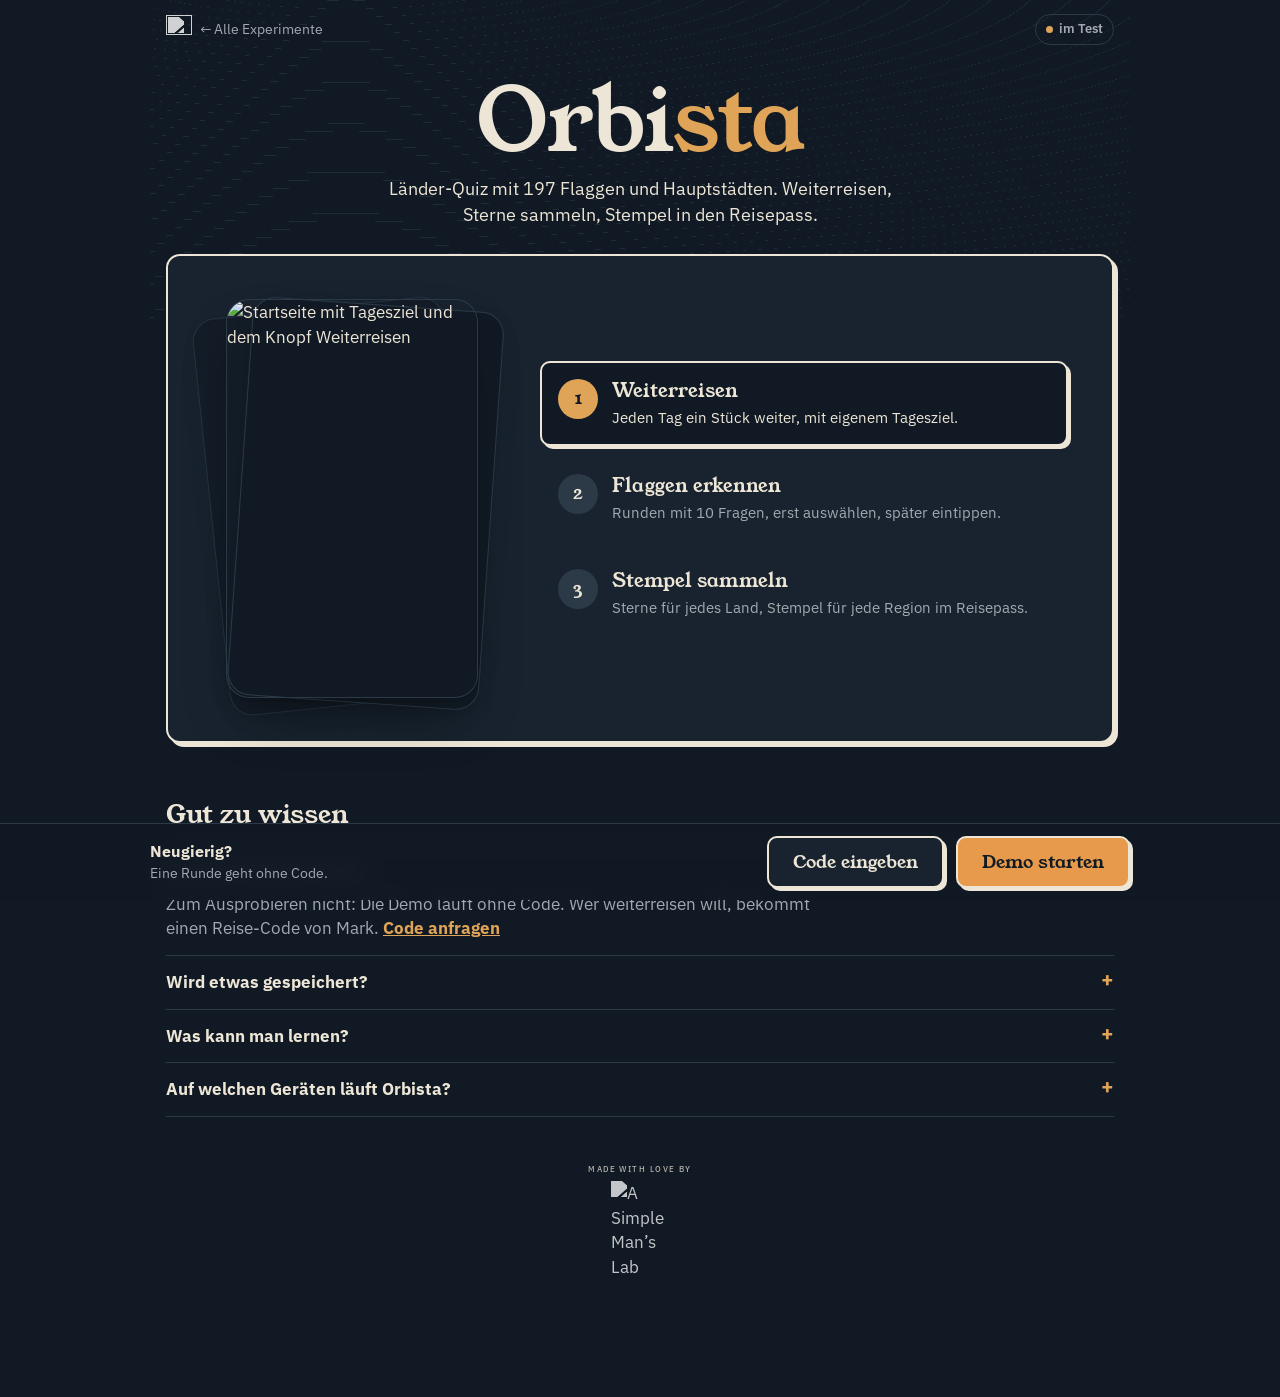
==== commit 779a9f00: "Vorschau als schwebende Karte statt Handyrahmen (Variante C), Schritt-Reiter auf dem Handy brechen u" ====
--- a/web/login.html
+++ b/web/login.html
@@ -112,6 +112,18 @@
 .err{color:var(--bad);font-weight:600;min-height:1.4em}
 .small{font-size:.92rem}.small a{color:var(--ink);font-weight:600}
 @media (max-width:760px){.sheet .card{border-width:2px 0 0;box-shadow:none;border-radius:20px 20px 0 0}}
+/* Vorschau als schwebende Karte (Variante C): kein Handyrahmen, dahinter ein kleiner Stapel für die übrigen Schritte */
+.phone{position:relative;width:250px;margin-block:14px}
+.phone img{position:relative;z-index:2;border:0;border-radius:22px;box-shadow:0 0 0 1px var(--line),0 2px 4px rgba(0,0,0,.06),0 28px 56px -16px rgba(0,0,0,.35)}
+.phone::before,.phone::after{content:"";position:absolute;inset:0;border-radius:22px;background:var(--surface2);box-shadow:0 0 0 1px var(--line),0 10px 30px -12px rgba(0,0,0,.25)}
+.phone::before{transform:rotate(-6deg) translate(-16px,6px);z-index:0;opacity:.7}
+.phone::after{transform:rotate(4deg) translate(14px,4px);z-index:1}
+@media (max-width:760px){
+  .phone{width:200px;margin-block:10px 16px}
+  /* Reiter: lange Wörter trennen statt über den Rahmen laufen */
+  .steps button{padding-inline:3px}
+  .steps strong{font-size:.85rem;-webkit-hyphens:auto;hyphens:auto;overflow-wrap:anywhere}
+}
 </style>
 <script>try{document.documentElement.dataset.theme=localStorage.getItem("orbista.theme")==="light"?"light":"dark"}catch(e){document.documentElement.dataset.theme="dark"}</script>
 </head>
